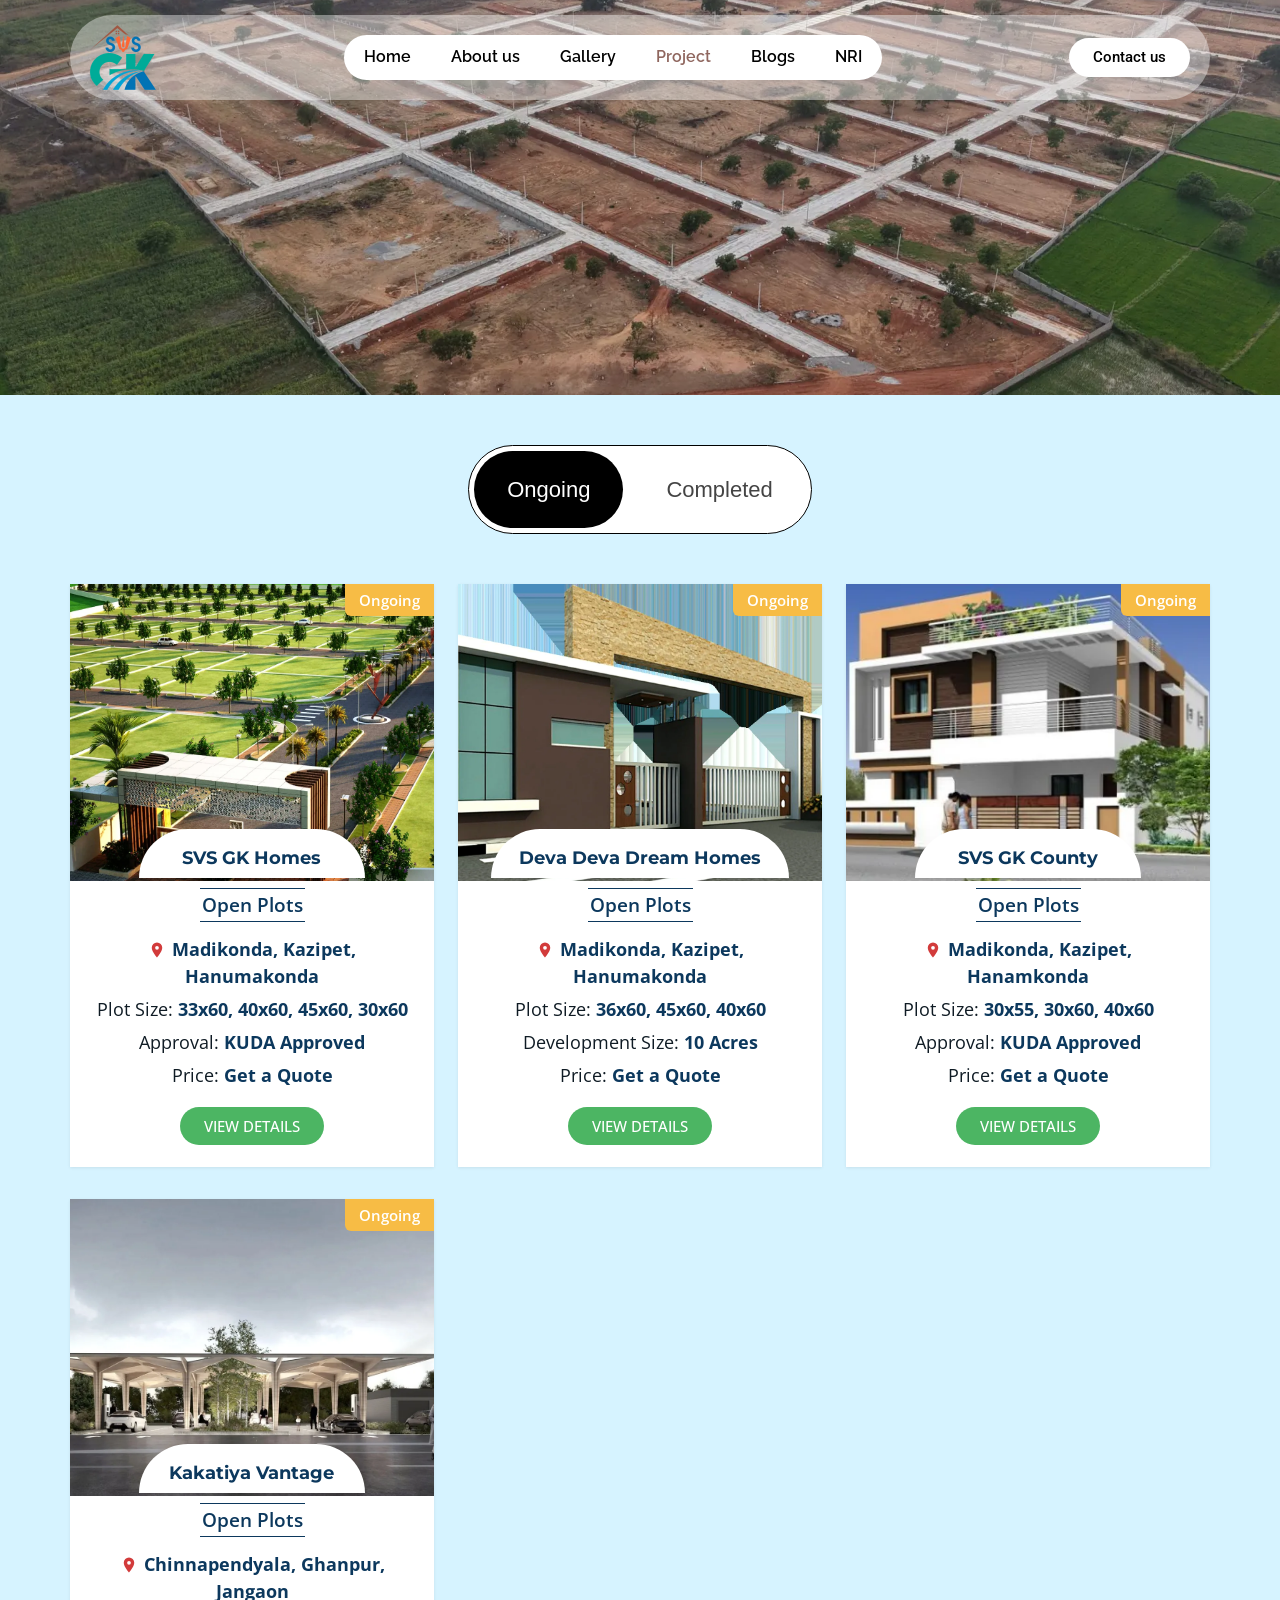
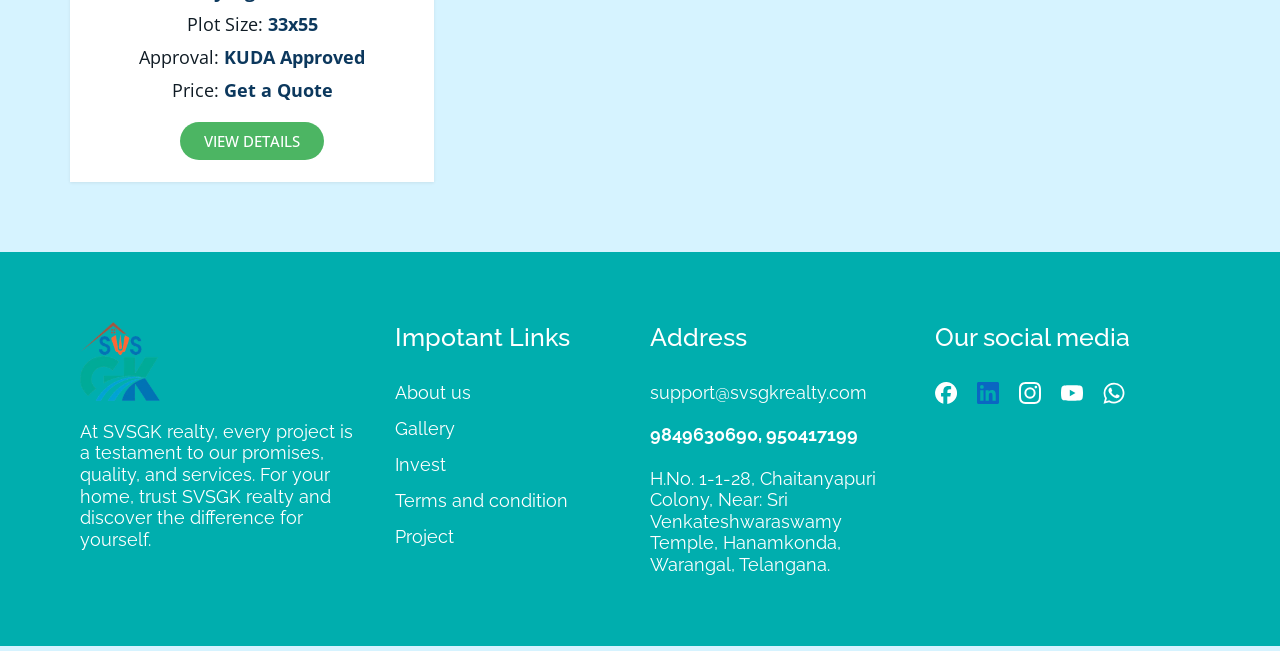
==== index.html @ 177c3130 "Add SVSGK projects listing and four project detail pages Projects listing (svsgkrealty.com header/fo" ====
<!doctype html>
<html lang="en">
<head>
<meta charset="utf-8">
<meta name="viewport" content="width=device-width, initial-scale=1">
<title>Project - SVSGK | plots for sale in warangal</title>
<meta name="description" content="Ongoing and completed plot projects by SVSGK Realty in Warangal, Telangana.">
<link rel="icon" href="assets/svsgk-logo.png">
<link rel="preload" as="image" href="assets/hero.webp" fetchpriority="high">
<link rel="preconnect" href="https://fonts.googleapis.com">
<link rel="preconnect" href="https://fonts.gstatic.com" crossorigin>
<link href="https://fonts.googleapis.com/css2?family=Raleway:wght@400;500;600&family=Roboto:wght@500&family=Montserrat:wght@600;700&family=Open+Sans:wght@400;500;600;700&display=swap" rel="stylesheet">
<style>
:root{--sky:#D6F3FF;--teal:#00AEAE;--roof:#8F665E}
*{box-sizing:border-box;margin:0;padding:0}
body{font-family:-apple-system,BlinkMacSystemFont,"Segoe UI",Roboto,Arial,sans-serif;background:var(--sky);color:#333;line-height:1.5;-webkit-font-smoothing:antialiased;overflow-x:hidden}
a{color:inherit;text-decoration:none}
img{display:block;max-width:100%}
.box{width:min(1140px,100% - 32px);margin-inline:auto}

/* hero */
.hero{position:relative;min-height:400px;margin-top:-5px;background:url(assets/hero.webp) center/cover no-repeat}
header{position:absolute;inset:20px 0 auto;padding:0 10px;z-index:10}
header .box{display:flex;align-items:center;justify-content:space-between;background:rgba(255,255,255,.4);border-radius:50px;padding:10px 20px}
.logo img{width:66px;height:auto}
.nav{display:flex;background:#fff;border-radius:50px;list-style:none;margin:10px 0}
.nav a{display:block;padding:13px 20px;font-family:Raleway,sans-serif;font-size:16px;font-weight:600;line-height:18.78px;color:#000;transition:color .2s}
.nav a:hover,.nav a.on{color:var(--roof)}
.cta{background:#fff;color:#000;font-family:Roboto,sans-serif;font-size:15px;font-weight:500;line-height:15px;padding:12px 24px;border-radius:30px}
.burger{display:none;background:#fff;border:0;border-radius:50px;padding:12px 14px;cursor:pointer}
.burger i{display:block;width:22px;height:2px;background:#000;box-shadow:0 -7px 0 #000,0 7px 0 #000}

/* tabs */
.tabs{display:flex;justify-content:center;padding:50px 0 10px}
.tabs ul{display:flex;list-style:none;background:#fff;border:1px solid #000;border-radius:60px;padding:5px}
.tabs li{font-family:Arial,sans-serif;font-size:22px;line-height:33px;padding:22px 33px;border-radius:50px;margin-right:10px;color:#444;background:#fff;cursor:pointer;transition:background .25s,color .25s}
.tabs li:last-child{margin-right:0}
.tabs li.active{background:#000;color:#fff}
.panel{display:none}
.panel.active{display:block}


/* project grid cards */
.pgrid{display:grid;grid-template-columns:repeat(3,1fr);gap:32px 24px;padding:40px 0 60px}
.rc{background:#fff;display:flex;flex-direction:column;text-align:center;font-family:"Open Sans",sans-serif;box-shadow:0 1px 3px rgba(0,0,0,.08);transition:box-shadow .3s}
.rc:hover{box-shadow:0 18px 40px -20px rgba(12,56,93,.45)}
.rc .im{position:relative;height:297px;overflow:hidden}
.rc .im img{width:100%;height:100%;object-fit:cover;transition:transform .6s}
.rc:hover .im img{transform:scale(1.04)}
.rc .badge{position:absolute;top:0;right:0;background:#F7BC45;color:#fff;font-size:15px;font-weight:600;line-height:22px;padding:5px 14px;border-radius:0 0 0 6px}
.rc .bub{position:relative;margin:-52px auto 0;background:#fff;border-radius:999px 999px 0 0;padding:18px 28px 8px;font-family:Montserrat,sans-serif;font-weight:700;font-size:18px;line-height:1.25;color:#0C385D;min-width:62%;max-width:86%}
.rc .bd{padding:10px 18px 22px;display:flex;flex-direction:column;align-items:center;gap:6px;flex:1}
.rc .cfg{font-weight:600;font-size:19px;color:#0C385D;border-top:1.5px solid #0C385D;border-bottom:1.5px solid #0C385D;padding:2px 2px;margin-bottom:8px}
.rc .ln{font-size:18px;line-height:27px;color:#0F1B24}
.rc .ln b{color:#0C385D;font-weight:700}
.rc .ln svg{width:18px;height:18px;display:inline-block;vertical-align:-3px;margin-right:6px;fill:#D23B3B}
.rc .vd{margin-top:12px;background:#4CB563;color:#fff;font-size:15px;font-weight:500;line-height:20px;text-transform:uppercase;padding:9px 24px;border-radius:999px;transition:background .2s}
.rc:hover .vd{background:#3ea255}
@media(max-width:1024px){.pgrid{grid-template-columns:1fr 1fr}}
@media(max-width:640px){.pgrid{grid-template-columns:1fr;gap:20px}.rc .im{height:230px}.rc .ln{font-size:16px;line-height:24px}}

/* footer */
footer{background:var(--teal);color:#fff;font-family:Raleway,sans-serif;margin-top:10px}
.ft{display:grid;grid-template-columns:285px 255px 285px 1fr;padding:60px 0 70px}
.ft>div{padding:10px 0 0 40px;display:flex;flex-direction:column;gap:20px}
.ft>div:first-child{padding-left:10px}
.ft h3{font-size:25px;font-weight:500;line-height:30px}
.ft p,.ft a,.ft address{font-size:18px;font-weight:400;font-style:normal;line-height:1.2}
.ft-logo img{width:80px}
.ft ul{list-style:none;display:grid;gap:12px;margin-top:10px}
.ft b a{font-weight:700}
.social{display:flex;gap:20px;margin-top:10px}
.social svg{width:22px;height:22px;fill:#fff}
.social a.li svg{fill:#0A66C2}

@media(max-width:1024px){
  .nav,.cta{display:none}
  .burger{display:block}
  .nav.open{display:flex;flex-direction:column;position:absolute;top:100%;left:16px;right:16px;border-radius:20px;padding:8px}
  .ft{grid-template-columns:1fr 1fr;gap:30px 0}
}
@media(max-width:600px){
  .hero{min-height:260px}
  header .box{padding:8px 14px}
  .logo img{width:52px}
  .tabs{padding-top:36px}
  .tabs li{font-size:18px;padding:14px 24px}
  .ft{grid-template-columns:1fr}
  .ft>div{padding-left:10px}
}
</style>
</head>
<body>

<section class="hero">
  <header>
    <div class="box">
      <a href="https://svsgkrealty.com/" class="logo" aria-label="SVSGK Realty home"><img src="assets/svsgk-logo.webp" alt="SVSGK Realty" width="66" height="65"></a>
      <ul class="nav" id="nav">
        <li><a href="https://svsgkrealty.com/">Home</a></li>
        <li><a href="https://svsgkrealty.com/about-us/">About us</a></li>
        <li><a href="https://svsgkrealty.com/gallery/">Gallery</a></li>
        <li><a href="https://svsgkrealty.com/project/" class="on">Project</a></li>
        <li><a href="https://svsgkrealty.com/blogs/">Blogs</a></li>
        <li><a href="https://nri.svsgkrealty.com/">NRI</a></li>
      </ul>
      <a href="https://wa.me/919849630690" class="cta" target="_blank" rel="noopener">Contact us</a>
      <button class="burger" id="burger" aria-label="Open menu"><i></i></button>
    </div>
  </header>
</section>

<main class="box">
  <div class="tabs">
    <ul role="tablist">
      <li role="tab" id="ongoing" class="active" aria-selected="true" aria-controls="ongoing-tab" tabindex="0">Ongoing</li>
      <li role="tab" id="completed" aria-selected="false" aria-controls="completed-tab" tabindex="-1">Completed</li>
    </ul>
  </div>

  <div class="panel active" id="ongoing-tab" role="tabpanel" aria-labelledby="ongoing">
    <div class="pgrid">
<!-- cards:start -->
<a class="rc" href="svs-gk-homes/"><div class="im"><img src="assets/p/svs-gk-homes/hero.webp" alt="SVS GK Homes" loading="lazy"><span class="badge">Ongoing</span></div>
<div class="bub">SVS GK Homes</div><div class="bd"><span class="cfg">Open Plots</span>
<span class="ln"><svg viewBox="0 0 24 24"><path d="M12 2a7 7 0 0 0-7 7c0 5.3 7 13 7 13s7-7.7 7-13a7 7 0 0 0-7-7zm0 9.5A2.5 2.5 0 1 1 12 6.5a2.5 2.5 0 0 1 0 5z"/></svg><b>Madikonda, Kazipet, Hanumakonda</b></span>
<span class="ln">Plot Size: <b>33x60, 40x60, 45x60, 30x60</b></span>
<span class="ln">Approval: <b>KUDA Approved</b></span>
<span class="ln">Price: <b>Get a Quote</b></span><span class="vd">View details</span></div></a>
<a class="rc" href="deva-deva-dream-homes/"><div class="im"><img src="assets/p/deva-deva-dream-homes/hero.webp" alt="Deva Deva Dream Homes" loading="lazy"><span class="badge">Ongoing</span></div>
<div class="bub">Deva Deva Dream Homes</div><div class="bd"><span class="cfg">Open Plots</span>
<span class="ln"><svg viewBox="0 0 24 24"><path d="M12 2a7 7 0 0 0-7 7c0 5.3 7 13 7 13s7-7.7 7-13a7 7 0 0 0-7-7zm0 9.5A2.5 2.5 0 1 1 12 6.5a2.5 2.5 0 0 1 0 5z"/></svg><b>Madikonda, Kazipet, Hanumakonda</b></span>
<span class="ln">Plot Size: <b>36x60, 45x60, 40x60</b></span>
<span class="ln">Development Size: <b>10 Acres</b></span>
<span class="ln">Price: <b>Get a Quote</b></span><span class="vd">View details</span></div></a>
<a class="rc" href="svs-gk-county/"><div class="im"><img src="assets/p/svs-gk-county/g3.webp" alt="SVS GK County" loading="lazy"><span class="badge">Ongoing</span></div>
<div class="bub">SVS GK County</div><div class="bd"><span class="cfg">Open Plots</span>
<span class="ln"><svg viewBox="0 0 24 24"><path d="M12 2a7 7 0 0 0-7 7c0 5.3 7 13 7 13s7-7.7 7-13a7 7 0 0 0-7-7zm0 9.5A2.5 2.5 0 1 1 12 6.5a2.5 2.5 0 0 1 0 5z"/></svg><b>Madikonda, Kazipet, Hanamkonda</b></span>
<span class="ln">Plot Size: <b>30x55, 30x60, 40x60</b></span>
<span class="ln">Approval: <b>KUDA Approved</b></span>
<span class="ln">Price: <b>Get a Quote</b></span><span class="vd">View details</span></div></a>
<a class="rc" href="kakatiya-vantage/"><div class="im"><img src="assets/p/kakatiya-vantage/hero.webp" alt="Kakatiya Vantage" loading="lazy"><span class="badge">Ongoing</span></div>
<div class="bub">Kakatiya Vantage</div><div class="bd"><span class="cfg">Open Plots</span>
<span class="ln"><svg viewBox="0 0 24 24"><path d="M12 2a7 7 0 0 0-7 7c0 5.3 7 13 7 13s7-7.7 7-13a7 7 0 0 0-7-7zm0 9.5A2.5 2.5 0 1 1 12 6.5a2.5 2.5 0 0 1 0 5z"/></svg><b>Chinnapendyala, Ghanpur, Jangaon</b></span>
<span class="ln">Plot Size: <b>33x55</b></span>
<span class="ln">Approval: <b>KUDA Approved</b></span>
<span class="ln">Price: <b>Get a Quote</b></span><span class="vd">View details</span></div></a>
<!-- cards:end -->
    </div>
  </div>

  <div class="panel" id="completed-tab" role="tabpanel" aria-labelledby="completed">
    <!-- add completed projects here -->
  </div>
</main>

<footer>
  <div class="box ft">
    <div>
      <a href="https://svsgkrealty.com/" class="ft-logo" aria-label="SVSGK Realty"><img src="assets/svsgk-logo.webp" alt="SVSGK Realty" loading="lazy"></a>
      <p>At SVSGK realty, every project is a testament to our promises, quality, and services. For your home, trust SVSGK realty and discover the difference for yourself.</p>
    </div>
    <div>
      <h3>Impotant Links</h3>
      <ul>
        <li><a href="https://svsgkrealty.com/about-us/">About us</a></li>
        <li><a href="https://svsgkrealty.com/gallery/">Gallery</a></li>
        <li><a href="https://nri.svsgkrealty.com/">Invest</a></li>
        <li><a href="https://svsgkrealty.com/terms-and-condition/">Terms and condition</a></li>
        <li><a href="https://svsgkrealty.com/project/">Project</a></li>
      </ul>
    </div>
    <div>
      <h3>Address</h3>
      <a href="mailto:support@svsgkrealty.com" style="margin-top:10px">support@svsgkrealty.com</a>
      <b><a href="tel:+919849630690">9849630690, 950417199</a></b>
      <address>H.No. 1-1-28, Chaitanyapuri Colony, Near: Sri Venkateshwaraswamy Temple, Hanamkonda, Warangal, Telangana.</address>
    </div>
    <div>
      <h3>Our social media</h3>
      <div class="social">
        <a href="https://www.facebook.com/profile.php?id=61561106980623" target="_blank" rel="noopener" aria-label="Facebook"><svg viewBox="0 0 24 24"><path d="M9.1 23.7v-8H6.6V12h2.5v-1.6c0-4.1 1.9-6 5.9-6 .8 0 2.1.2 2.6.3v3.4c-.3 0-.8-.1-1.4-.1-2 0-2.7.7-2.7 2.7V12h3.9l-.7 3.7h-3.3V24A12 12 0 1 0 9.1 23.7z"/></svg></a>
        <a class="li" href="https://www.linkedin.com/company/svsgk-realty/" target="_blank" rel="noopener" aria-label="LinkedIn"><svg viewBox="0 0 24 24"><path d="M20.447 20.452h-3.554v-5.569c0-1.328-.027-3.037-1.852-3.037-1.853 0-2.136 1.445-2.136 2.939v5.667H9.351V9h3.414v1.561h.046c.477-.9 1.637-1.85 3.37-1.85 3.601 0 4.267 2.37 4.267 5.455v6.286zM5.337 7.433a2.062 2.062 0 1 1 0-4.125 2.062 2.062 0 0 1 0 4.125zm1.782 13.019H3.555V9h3.564v11.452zM22.225 0H1.771C.792 0 0 .774 0 1.729v20.542C0 23.227.792 24 1.771 24h20.451C23.2 24 24 23.227 24 22.271V1.729C24 .774 23.2 0 22.222 0h.003z"/></svg></a>
        <a href="https://www.instagram.com/svsgkrealty/" target="_blank" rel="noopener" aria-label="Instagram"><svg viewBox="0 0 24 24"><path d="M12 2.16c3.2 0 3.58.01 4.85.07 3.25.15 4.77 1.69 4.92 4.92.06 1.27.07 1.65.07 4.85s-.01 3.58-.07 4.85c-.15 3.23-1.66 4.77-4.92 4.92-1.27.06-1.65.07-4.85.07s-3.58-.01-4.85-.07c-3.26-.15-4.77-1.7-4.92-4.92C2.17 15.58 2.16 15.2 2.16 12s.01-3.58.07-4.85C2.38 3.92 3.9 2.38 7.15 2.23 8.42 2.17 8.8 2.16 12 2.16zM12 0C8.74 0 8.33.01 7.05.07 2.7.27.27 2.69.07 7.05.01 8.33 0 8.74 0 12s.01 3.67.07 4.95c.2 4.36 2.62 6.78 6.98 6.98C8.33 23.99 8.74 24 12 24s3.67-.01 4.95-.07c4.35-.2 6.78-2.62 6.98-6.98.06-1.28.07-1.69.07-4.95s-.01-3.67-.07-4.95c-.2-4.35-2.62-6.78-6.98-6.98C15.67.01 15.26 0 12 0zm0 5.84a6.16 6.16 0 1 0 0 12.32 6.16 6.16 0 0 0 0-12.32zM12 16a4 4 0 1 1 0-8 4 4 0 0 1 0 8zm6.4-11.85a1.44 1.44 0 1 0 0 2.88 1.44 1.44 0 0 0 0-2.88z"/></svg></a>
        <a href="https://www.youtube.com/" target="_blank" rel="noopener" aria-label="YouTube"><svg viewBox="0 0 24 24"><path d="M23.5 6.2a3 3 0 0 0-2.1-2.1C19.5 3.6 12 3.6 12 3.6s-7.5 0-9.4.5A3 3 0 0 0 .5 6.2 31 31 0 0 0 0 12a31 31 0 0 0 .5 5.8 3 3 0 0 0 2.1 2.1c1.9.5 9.4.5 9.4.5s7.5 0 9.4-.5a3 3 0 0 0 2.1-2.1A31 31 0 0 0 24 12a31 31 0 0 0-.5-5.8zM9.6 15.6V8.4l6.2 3.6-6.2 3.6z"/></svg></a>
        <a href="https://wa.me/919849630690" target="_blank" rel="noopener" aria-label="WhatsApp"><svg viewBox="0 0 24 24"><path d="M17.47 14.38c-.3-.15-1.76-.87-2.03-.97-.27-.1-.47-.15-.67.15-.2.3-.77.97-.94 1.17-.17.2-.35.22-.65.07-.3-.15-1.26-.46-2.4-1.48-.89-.79-1.49-1.77-1.66-2.07-.17-.3-.02-.46.13-.61.13-.13.3-.35.45-.52.15-.17.2-.3.3-.5.1-.2.05-.37-.02-.52-.08-.15-.67-1.61-.92-2.21-.24-.58-.49-.5-.67-.51h-.57c-.2 0-.52.07-.79.37-.27.3-1.04 1.02-1.04 2.48s1.07 2.88 1.21 3.08c.15.2 2.1 3.2 5.08 4.49.71.31 1.26.49 1.69.63.71.23 1.36.19 1.87.12.57-.09 1.76-.72 2.01-1.41.25-.69.25-1.29.17-1.41-.07-.12-.27-.2-.57-.35zM12.05 21.5h-.01a9.4 9.4 0 0 1-4.8-1.31l-.34-.2-3.57.94.95-3.48-.22-.36a9.43 9.43 0 1 1 7.99 4.41zm8.03-17.46A11.32 11.32 0 0 0 12.05.72 11.37 11.37 0 0 0 2.2 17.77L.6 23.6l5.96-1.56a11.35 11.35 0 0 0 5.48 1.4h.01c6.27 0 11.37-5.1 11.37-11.37 0-3.04-1.18-5.89-3.34-8.04z"/></svg></a>
      </div>
    </div>
  </div>
</footer>

<script>
const tabs=document.querySelectorAll('[role=tab]');
tabs.forEach(t=>t.addEventListener('click',()=>{
  tabs.forEach(x=>{const on=x===t;x.classList.toggle('active',on);x.setAttribute('aria-selected',on);x.tabIndex=on?0:-1;document.getElementById(x.getAttribute('aria-controls')).classList.toggle('active',on);});
}));
tabs.forEach(t=>t.addEventListener('keydown',e=>{if(e.key==='Enter'||e.key===' '){e.preventDefault();t.click();}}));
document.getElementById('burger').addEventListener('click',()=>document.getElementById('nav').classList.toggle('open'));
</script>
</body>
</html>
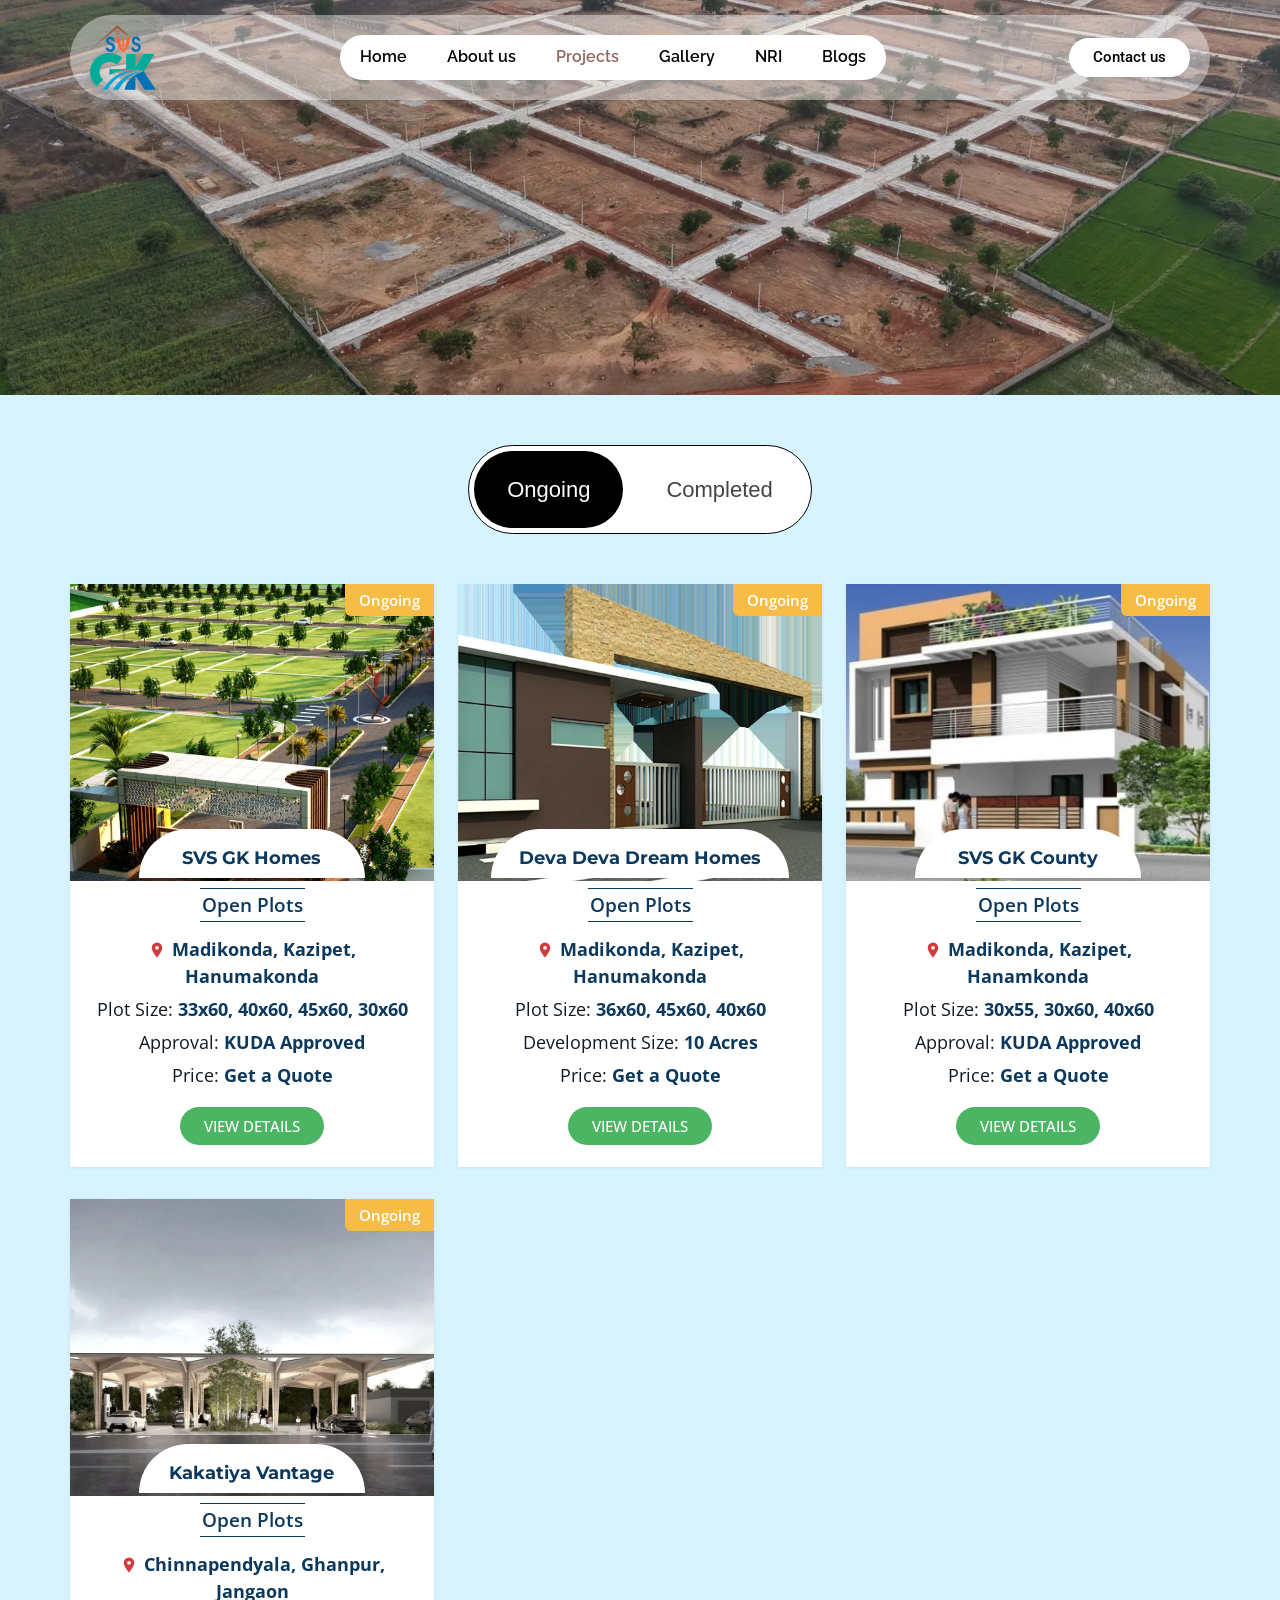
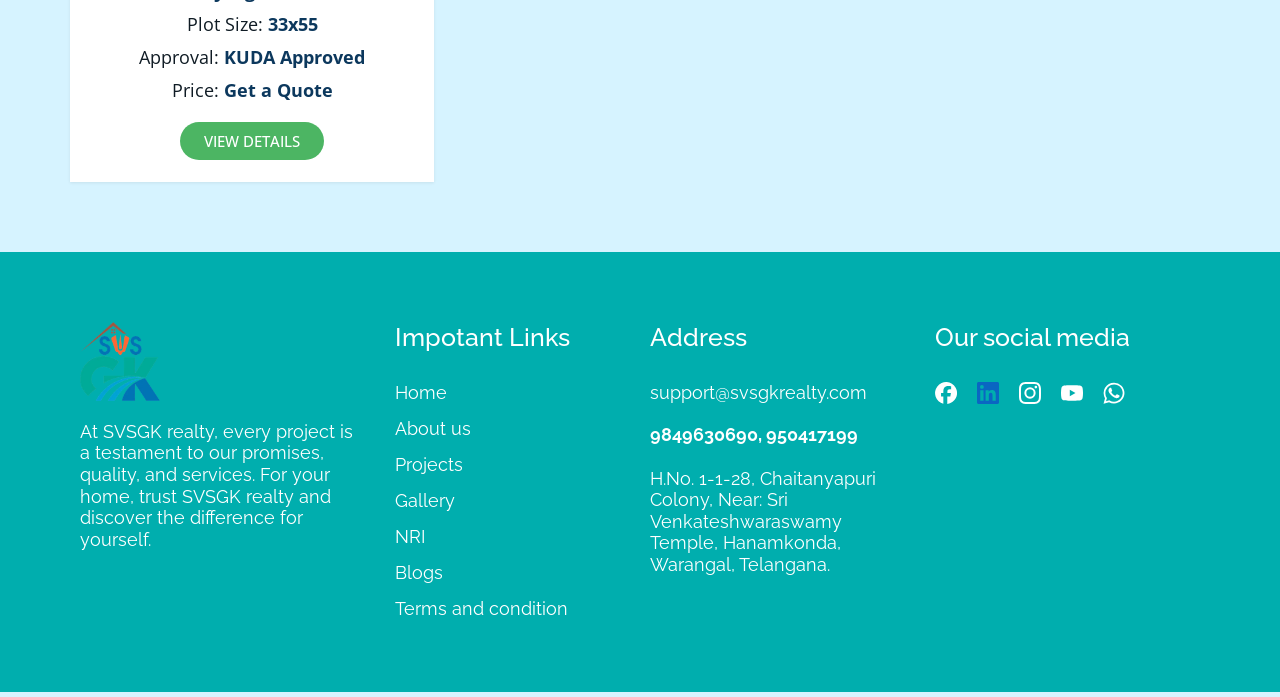
==== commit c84fb7da: "Reorder header, mobile menu and footer links to match main site Home, About us, Projects, Gallery, N" ====
--- a/index.html
+++ b/index.html
@@ -27,6 +27,7 @@
 .nav a{display:block;padding:13px 20px;font-family:Raleway,sans-serif;font-size:16px;font-weight:600;line-height:18.78px;color:#000;transition:color .2s}
 .nav a:hover,.nav a.on{color:var(--roof)}
 .cta{background:#fff;color:#000;font-family:Roboto,sans-serif;font-size:15px;font-weight:500;line-height:15px;padding:12px 24px;border-radius:30px}
+.nav .mx,.nav .mc{display:none}
 .burger{display:none;background:#fff;border:0;border-radius:50px;padding:12px 14px;cursor:pointer}
 .burger i{display:block;width:22px;height:2px;background:#000;box-shadow:0 -7px 0 #000,0 7px 0 #000}
 
@@ -74,9 +75,26 @@
 .social a.li svg{fill:#0A66C2}
 
 @media(max-width:1024px){
-  .nav,.cta{display:none}
-  .burger{display:block}
-  .nav.open{display:flex;flex-direction:column;position:absolute;top:100%;left:16px;right:16px;border-radius:20px;padding:8px}
+  .cta{display:none}
+  /* mobile header: transparent bar, logo + staggered burger, full-screen slide-in menu */
+  header{inset:0 0 auto;padding:12px 10px 28px;background:none}
+  header .box{background:none;padding:6px 4px}
+  .burger{display:block;background:none;border:0;padding:14px 6px}
+  .burger i{position:relative;display:block;width:26px;height:3px;border-radius:3px;background:#000;box-shadow:none}
+  .burger i::before,.burger i::after{content:"";position:absolute;left:0;height:3px;border-radius:3px;background:#000}
+  .burger i::before{top:-8px;width:30px}
+  .burger i::after{top:8px;width:19px}
+  .nav{display:flex;flex-direction:column;position:fixed;top:0;right:0;bottom:0;left:auto;width:min(320px,82vw);z-index:60;margin:0;border-radius:0;background:#DCF0FC;padding:76px 8px 32px;box-shadow:-12px 0 32px rgba(0,0,0,.18);overflow-y:auto;transform:translateX(100%);visibility:hidden;transition:transform .4s cubic-bezier(.2,.8,.2,1),visibility 0s .4s}
+  .nav.open{transform:none;visibility:visible;transition:transform .4s cubic-bezier(.2,.8,.2,1)}
+  .nav a{font-size:20px;font-weight:500;line-height:24px;padding:12px 32px}
+  .nav .mx{display:block;position:absolute;top:16px;right:16px}
+  .nav .mx button{width:44px;height:44px;font-size:24px;line-height:1;color:#8F665E;background:none;border:0;cursor:pointer}
+  .nav .mc{display:block;align-self:center;margin-top:28px}
+  .nav .mc a{background:#fff;border-radius:40px;padding:16px 32px;color:#000}
+  body.nav-open{overflow:hidden}
+  body.nav-open header{z-index:70}
+  header::after{content:"";position:fixed;inset:0;z-index:-1;background:rgba(0,0,0,.45);opacity:0;pointer-events:none;transition:opacity .35s}
+  body.nav-open header::after{opacity:1;pointer-events:auto}
   .ft{grid-template-columns:1fr 1fr;gap:30px 0}
 }
 @media(max-width:600px){
@@ -97,12 +115,14 @@
     <div class="box">
       <a href="https://svsgkrealty.com/" class="logo" aria-label="SVSGK Realty home"><img src="assets/svsgk-logo.webp" alt="SVSGK Realty" width="66" height="65"></a>
       <ul class="nav" id="nav">
+        <li class="mx"><button type="button" data-navclose aria-label="Close menu">&#x2715;</button></li>
         <li><a href="https://svsgkrealty.com/">Home</a></li>
         <li><a href="https://svsgkrealty.com/about-us/">About us</a></li>
+        <li><a href="https://svsgkrealty.com/project/" class="on">Projects</a></li>
         <li><a href="https://svsgkrealty.com/gallery/">Gallery</a></li>
-        <li><a href="https://svsgkrealty.com/project/" class="on">Project</a></li>
+        <li><a href="https://nri.svsgkrealty.com/">NRI</a></li>
         <li><a href="https://svsgkrealty.com/blogs/">Blogs</a></li>
-        <li><a href="https://nri.svsgkrealty.com/">NRI</a></li>
+        <li class="mc"><a href="https://wa.me/919849630690" target="_blank" rel="noopener">Contact Us</a></li>
       </ul>
       <a href="https://wa.me/919849630690" class="cta" target="_blank" rel="noopener">Contact us</a>
       <button class="burger" id="burger" aria-label="Open menu"><i></i></button>
@@ -163,11 +183,13 @@
     <div>
       <h3>Impotant Links</h3>
       <ul>
+        <li><a href="https://svsgkrealty.com/">Home</a></li>
         <li><a href="https://svsgkrealty.com/about-us/">About us</a></li>
+        <li><a href="https://svsgkrealty.com/project/">Projects</a></li>
         <li><a href="https://svsgkrealty.com/gallery/">Gallery</a></li>
-        <li><a href="https://nri.svsgkrealty.com/">Invest</a></li>
+        <li><a href="https://nri.svsgkrealty.com/">NRI</a></li>
+        <li><a href="https://svsgkrealty.com/blogs/">Blogs</a></li>
         <li><a href="https://svsgkrealty.com/terms-and-condition/">Terms and condition</a></li>
-        <li><a href="https://svsgkrealty.com/project/">Project</a></li>
       </ul>
     </div>
     <div>
@@ -195,7 +217,12 @@
   tabs.forEach(x=>{const on=x===t;x.classList.toggle('active',on);x.setAttribute('aria-selected',on);x.tabIndex=on?0:-1;document.getElementById(x.getAttribute('aria-controls')).classList.toggle('active',on);});
 }));
 tabs.forEach(t=>t.addEventListener('keydown',e=>{if(e.key==='Enter'||e.key===' '){e.preventDefault();t.click();}}));
-document.getElementById('burger').addEventListener('click',()=>document.getElementById('nav').classList.toggle('open'));
+const burger=document.getElementById('burger'),nav=document.getElementById('nav');
+const setMenu=on=>{nav.classList.toggle('open',on);document.body.classList.toggle('nav-open',on);burger.setAttribute('aria-expanded',on);};
+burger.addEventListener('click',()=>setMenu(!nav.classList.contains('open')));
+nav.querySelectorAll('a,[data-navclose]').forEach(a=>a.addEventListener('click',()=>setMenu(false)));
+addEventListener('keydown',e=>{if(e.key==='Escape')setMenu(false);});
+document.addEventListener('click',e=>{if(nav.classList.contains('open')&&!nav.contains(e.target)&&!burger.contains(e.target)){e.preventDefault();setMenu(false);}});
 </script>
 </body>
 </html>
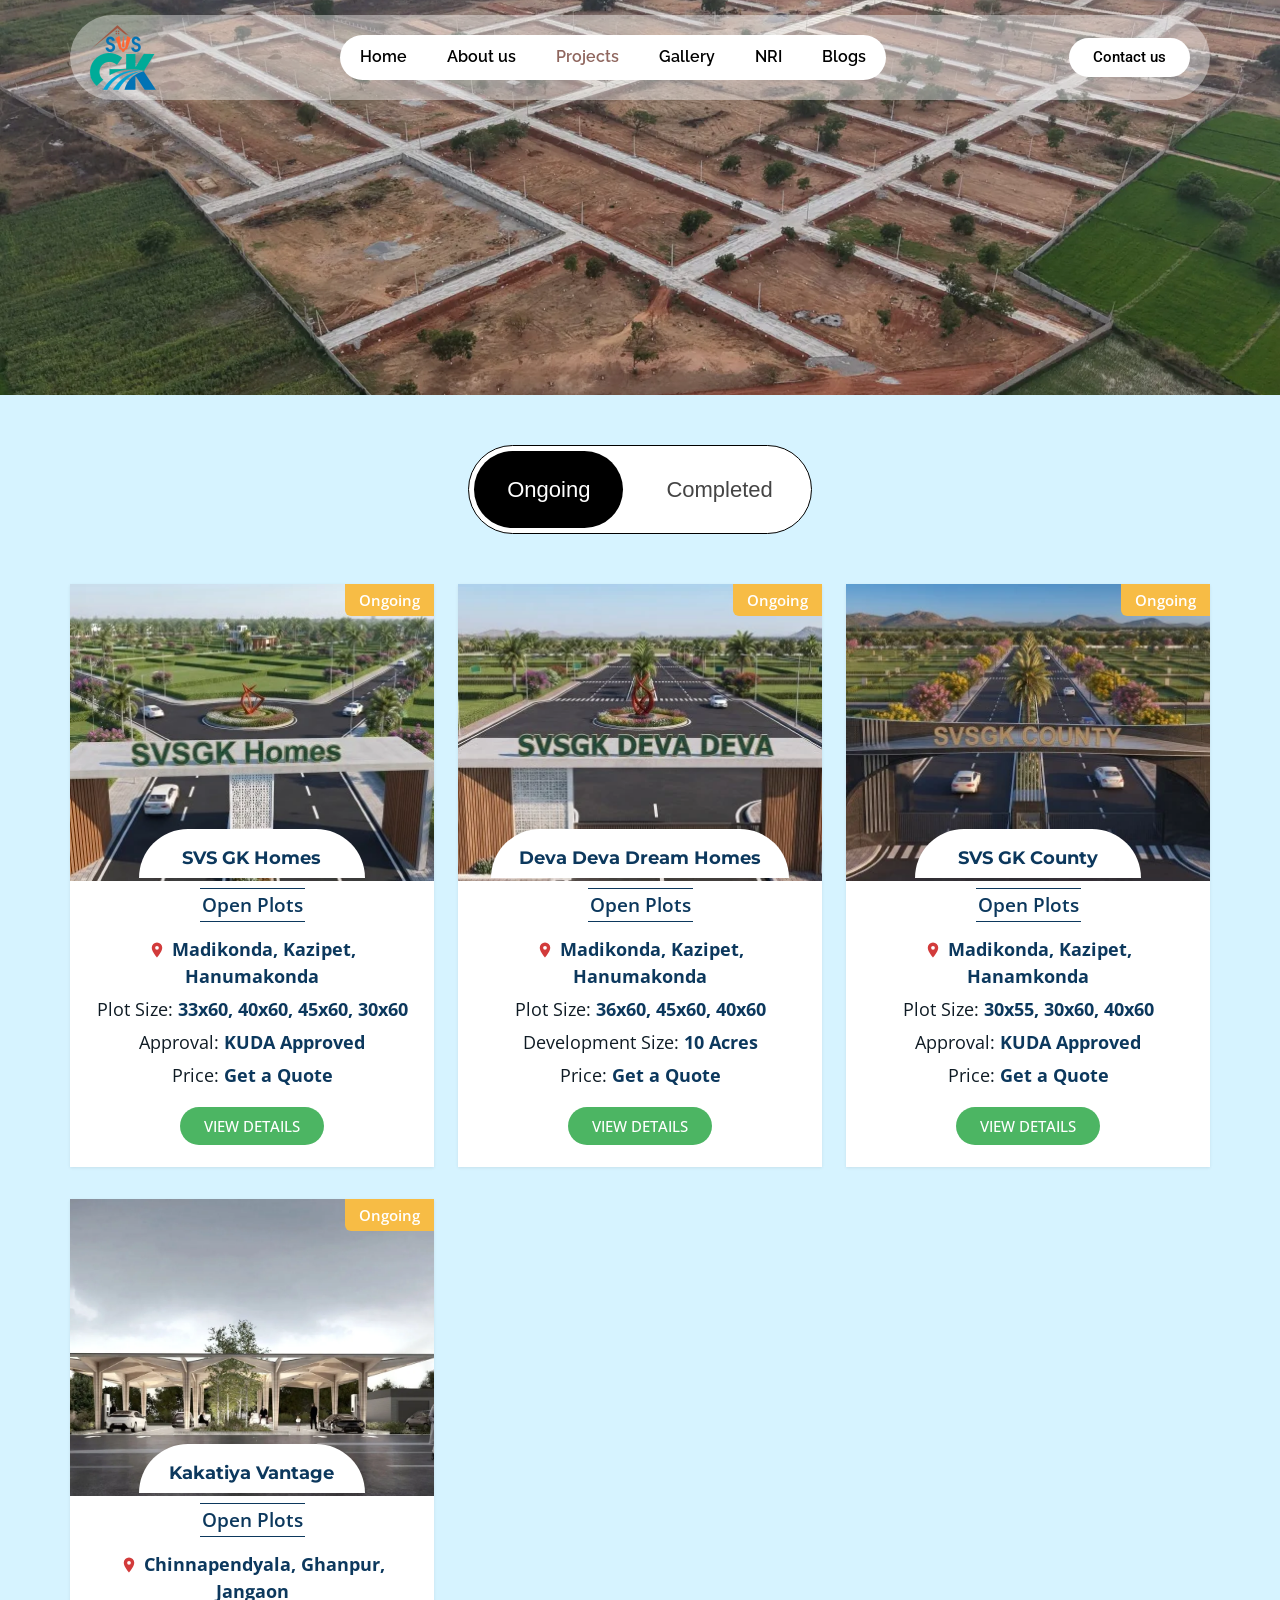
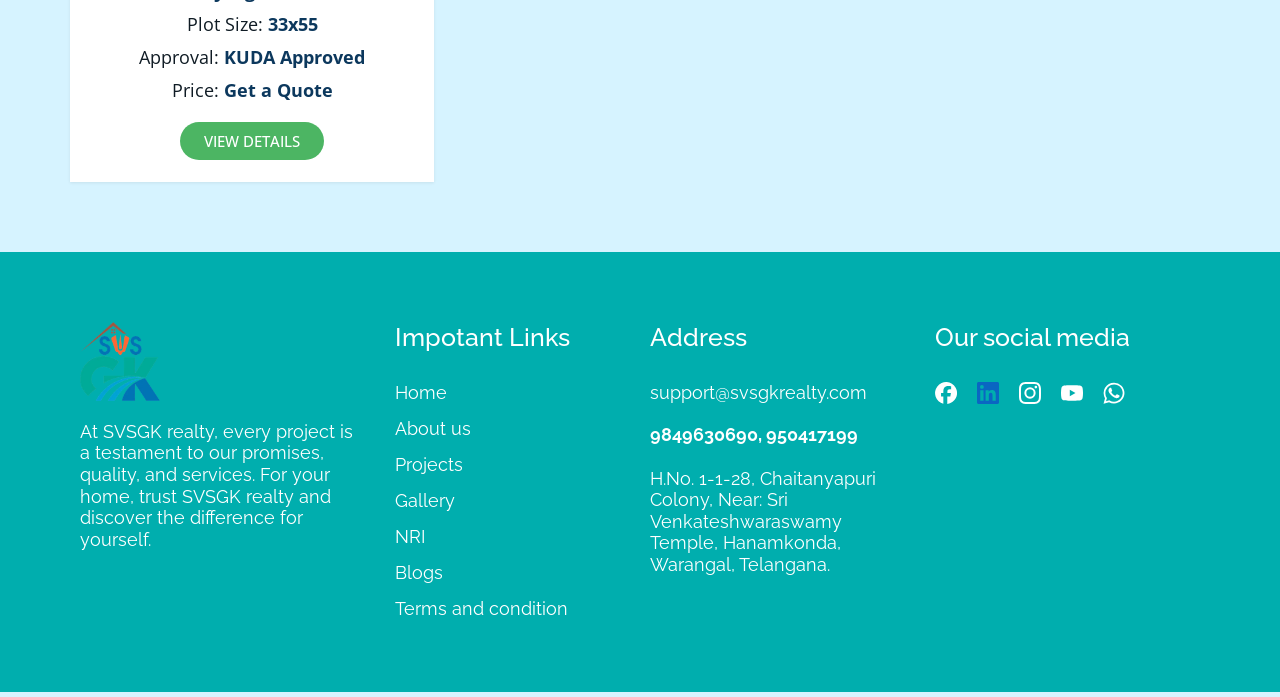
==== commit 661983af: "Use new entrance renders as main image for Homes, Deva Deva and County Set main.webp as hero, overvi" ====
--- a/index.html
+++ b/index.html
@@ -141,19 +141,19 @@
   <div class="panel active" id="ongoing-tab" role="tabpanel" aria-labelledby="ongoing">
     <div class="pgrid">
 <!-- cards:start -->
-<a class="rc" href="svs-gk-homes/"><div class="im"><img src="assets/p/svs-gk-homes/hero.webp" alt="SVS GK Homes" loading="lazy"><span class="badge">Ongoing</span></div>
+<a class="rc" href="svs-gk-homes/"><div class="im"><img src="assets/p/svs-gk-homes/main.webp" alt="SVS GK Homes" loading="lazy"><span class="badge">Ongoing</span></div>
 <div class="bub">SVS GK Homes</div><div class="bd"><span class="cfg">Open Plots</span>
 <span class="ln"><svg viewBox="0 0 24 24"><path d="M12 2a7 7 0 0 0-7 7c0 5.3 7 13 7 13s7-7.7 7-13a7 7 0 0 0-7-7zm0 9.5A2.5 2.5 0 1 1 12 6.5a2.5 2.5 0 0 1 0 5z"/></svg><b>Madikonda, Kazipet, Hanumakonda</b></span>
 <span class="ln">Plot Size: <b>33x60, 40x60, 45x60, 30x60</b></span>
 <span class="ln">Approval: <b>KUDA Approved</b></span>
 <span class="ln">Price: <b>Get a Quote</b></span><span class="vd">View details</span></div></a>
-<a class="rc" href="deva-deva-dream-homes/"><div class="im"><img src="assets/p/deva-deva-dream-homes/hero.webp" alt="Deva Deva Dream Homes" loading="lazy"><span class="badge">Ongoing</span></div>
+<a class="rc" href="deva-deva-dream-homes/"><div class="im"><img src="assets/p/deva-deva-dream-homes/main.webp" alt="Deva Deva Dream Homes" loading="lazy"><span class="badge">Ongoing</span></div>
 <div class="bub">Deva Deva Dream Homes</div><div class="bd"><span class="cfg">Open Plots</span>
 <span class="ln"><svg viewBox="0 0 24 24"><path d="M12 2a7 7 0 0 0-7 7c0 5.3 7 13 7 13s7-7.7 7-13a7 7 0 0 0-7-7zm0 9.5A2.5 2.5 0 1 1 12 6.5a2.5 2.5 0 0 1 0 5z"/></svg><b>Madikonda, Kazipet, Hanumakonda</b></span>
 <span class="ln">Plot Size: <b>36x60, 45x60, 40x60</b></span>
 <span class="ln">Development Size: <b>10 Acres</b></span>
 <span class="ln">Price: <b>Get a Quote</b></span><span class="vd">View details</span></div></a>
-<a class="rc" href="svs-gk-county/"><div class="im"><img src="assets/p/svs-gk-county/g3.webp" alt="SVS GK County" loading="lazy"><span class="badge">Ongoing</span></div>
+<a class="rc" href="svs-gk-county/"><div class="im"><img src="assets/p/svs-gk-county/main.webp" alt="SVS GK County" loading="lazy"><span class="badge">Ongoing</span></div>
 <div class="bub">SVS GK County</div><div class="bd"><span class="cfg">Open Plots</span>
 <span class="ln"><svg viewBox="0 0 24 24"><path d="M12 2a7 7 0 0 0-7 7c0 5.3 7 13 7 13s7-7.7 7-13a7 7 0 0 0-7-7zm0 9.5A2.5 2.5 0 1 1 12 6.5a2.5 2.5 0 0 1 0 5z"/></svg><b>Madikonda, Kazipet, Hanamkonda</b></span>
 <span class="ln">Plot Size: <b>30x55, 30x60, 40x60</b></span>
